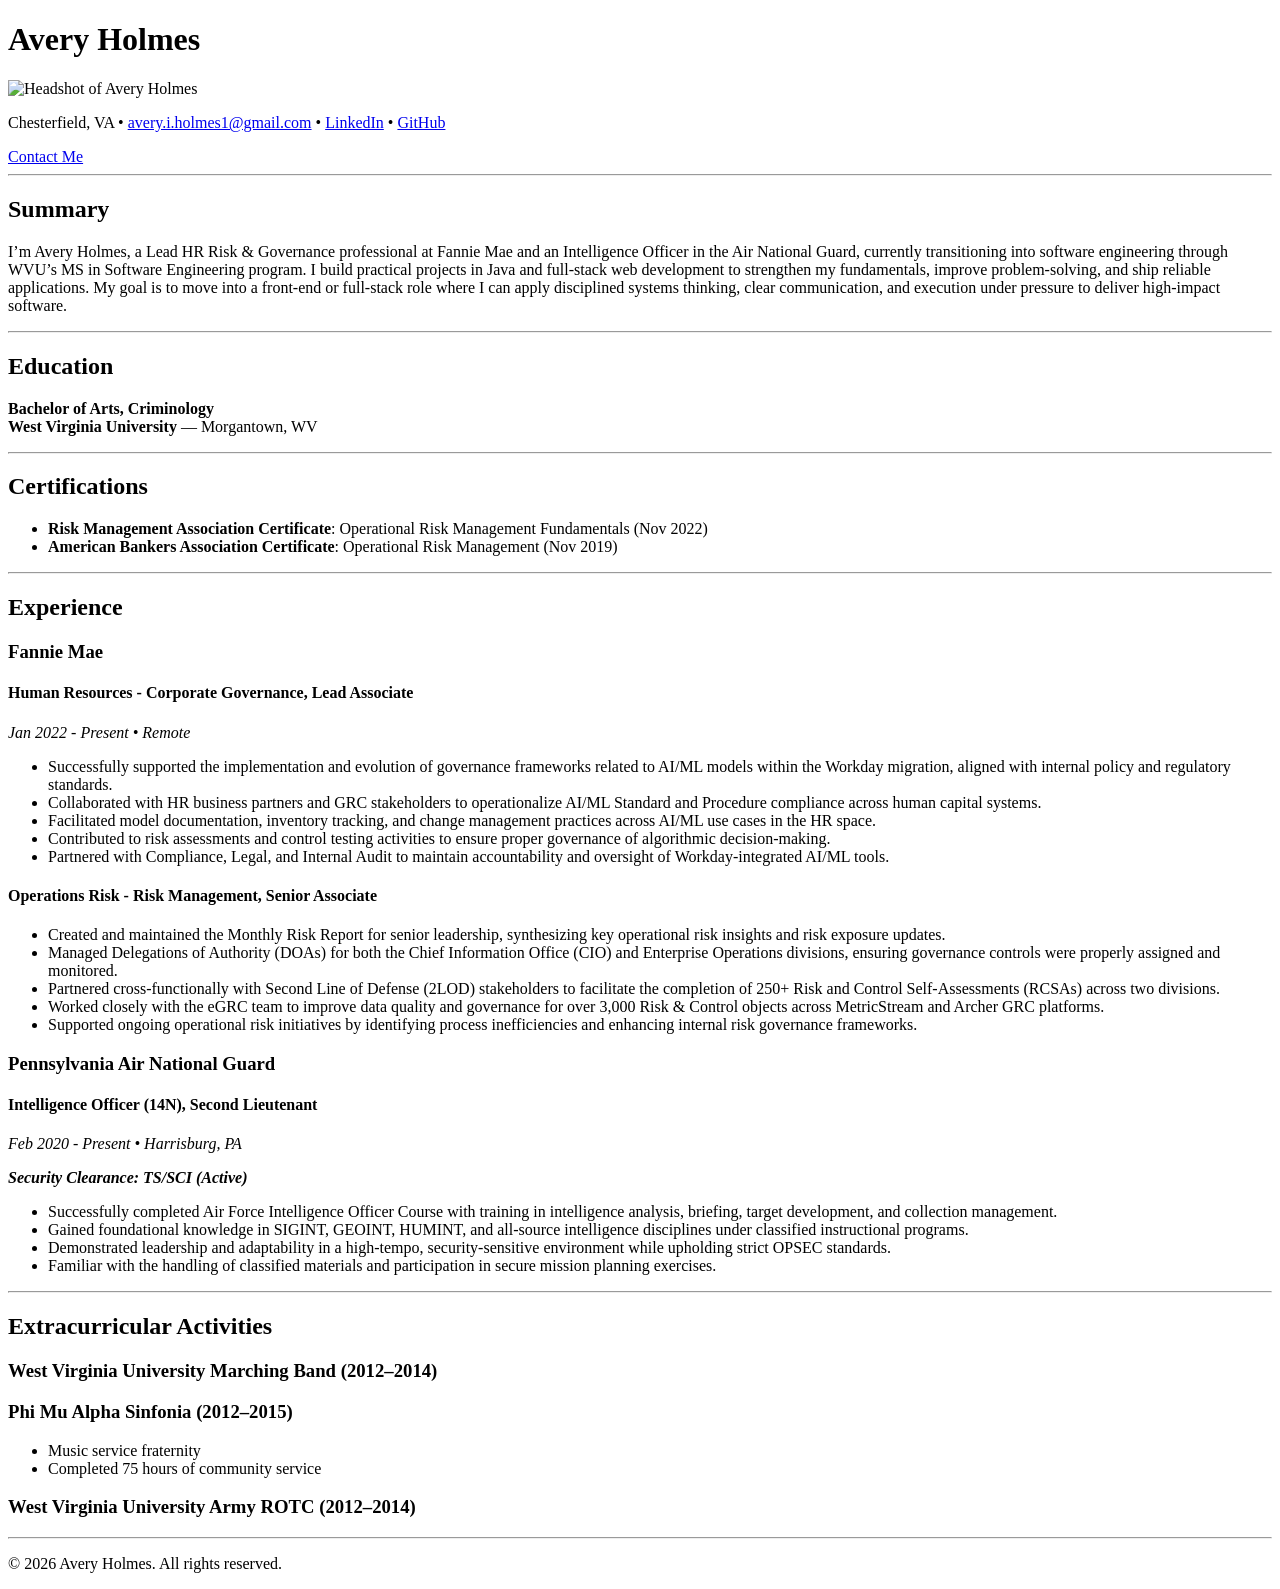
==== index.html @ 4eceedd9 "Add initial HTML structure for resume" ====
<!DOCTYPE html>
<html lang="en">
  <head>
    <meta charset="UTF-8" />
    <title>Avery Holmes Resume</title>
  </head>

  <body>
    <header>
      <h1>Avery Holmes</h1>

      <img
        src="./assets/images/AveryHolmesProfilePic.png"
        alt="Headshot of Avery Holmes"
        height="350"
      />

      <p>
        Chesterfield, VA •
        <a href="mailto:avery.i.holmes1@gmail.com">avery.i.holmes1@gmail.com</a> •
        <a
          href="https://www.linkedin.com/in/averyholmes/"
          target="_blank"
          rel="noopener noreferrer"
          >LinkedIn</a
        >
        •
        <a
          href="https://github.com/avery-holmes"
          target="_blank"
          rel="noopener noreferrer"
          >GitHub</a
        >
      </p>

      <nav>
        <a href="./public/contact.html">Contact Me</a>
      </nav>

      <hr />
    </header>

    <main>
      <section>
        <h2>Summary</h2>
        <p>
          I’m Avery Holmes, a Lead HR Risk &amp; Governance professional at Fannie Mae and an
          Intelligence Officer in the Air National Guard, currently transitioning into software
          engineering through WVU’s MS in Software Engineering program. I build practical projects in
          Java and full-stack web development to strengthen my fundamentals, improve problem-solving,
          and ship reliable applications. My goal is to move into a front-end or full-stack role
          where I can apply disciplined systems thinking, clear communication, and execution under
          pressure to deliver high-impact software.
        </p>
      </section>

      <hr />

      <section>
        <h2>Education</h2>
        <p>
          <strong>Bachelor of Arts, Criminology</strong><br />
          <strong>West Virginia University</strong> — Morgantown, WV
        </p>
      </section>

      <hr />

      <section>
        <h2>Certifications</h2>
        <ul>
          <li>
            <strong>Risk Management Association Certificate</strong>: Operational Risk Management
            Fundamentals (Nov 2022)
          </li>
          <li>
            <strong>American Bankers Association Certificate</strong>: Operational Risk Management
            (Nov 2019)
          </li>
        </ul>
      </section>

      <hr />

      <section>
        <h2>Experience</h2>

        <article>
          <h3>Fannie Mae</h3>
          <h4>Human Resources - Corporate Governance, Lead Associate</h4>
          <p><em>Jan 2022 - Present • Remote</em></p>
          <ul>
            <li>
              Successfully supported the implementation and evolution of governance frameworks related
              to AI/ML models within the Workday migration, aligned with internal policy and
              regulatory standards.
            </li>
            <li>
              Collaborated with HR business partners and GRC stakeholders to operationalize AI/ML
              Standard and Procedure compliance across human capital systems.
            </li>
            <li>
              Facilitated model documentation, inventory tracking, and change management practices
              across AI/ML use cases in the HR space.
            </li>
            <li>
              Contributed to risk assessments and control testing activities to ensure proper
              governance of algorithmic decision-making.
            </li>
            <li>
              Partnered with Compliance, Legal, and Internal Audit to maintain accountability and
              oversight of Workday-integrated AI/ML tools.
            </li>
          </ul>

          <h4>Operations Risk - Risk Management, Senior Associate</h4>
          <ul>
            <li>
              Created and maintained the Monthly Risk Report for senior leadership, synthesizing key
              operational risk insights and risk exposure updates.
            </li>
            <li>
              Managed Delegations of Authority (DOAs) for both the Chief Information Office (CIO) and
              Enterprise Operations divisions, ensuring governance controls were properly assigned and
              monitored.
            </li>
            <li>
              Partnered cross-functionally with Second Line of Defense (2LOD) stakeholders to facilitate
              the completion of 250+ Risk and Control Self-Assessments (RCSAs) across two divisions.
            </li>
            <li>
              Worked closely with the eGRC team to improve data quality and governance for over 3,000
              Risk &amp; Control objects across MetricStream and Archer GRC platforms.
            </li>
            <li>
              Supported ongoing operational risk initiatives by identifying process inefficiencies and
              enhancing internal risk governance frameworks.
            </li>
          </ul>
        </article>

        <article>
          <h3>Pennsylvania Air National Guard</h3>
          <h4>Intelligence Officer (14N), Second Lieutenant</h4>
          <p><em>Feb 2020 - Present • Harrisburg, PA</em></p>
          <p><strong><em>Security Clearance: TS/SCI (Active)</em></strong></p>
          <ul>
            <li>
              Successfully completed Air Force Intelligence Officer Course with training in intelligence
              analysis, briefing, target development, and collection management.
            </li>
            <li>
              Gained foundational knowledge in SIGINT, GEOINT, HUMINT, and all-source intelligence
              disciplines under classified instructional programs.
            </li>
            <li>
              Demonstrated leadership and adaptability in a high-tempo, security-sensitive environment
              while upholding strict OPSEC standards.
            </li>
            <li>
              Familiar with the handling of classified materials and participation in secure mission
              planning exercises.
            </li>
          </ul>
        </article>
      </section>

      <hr />

      <section>
        <h2>Extracurricular Activities</h2>

        <h3>West Virginia University Marching Band (2012–2014)</h3>

        <h3>Phi Mu Alpha Sinfonia (2012–2015)</h3>
        <ul>
          <li>Music service fraternity</li>
          <li>Completed 75 hours of community service</li>
        </ul>

        <h3>West Virginia University Army ROTC (2012–2014)</h3>
      </section>
    </main>

    <footer>
      <hr />
      <p>© 2026 Avery Holmes. All rights reserved.</p>
    </footer>
  </body>
</html>
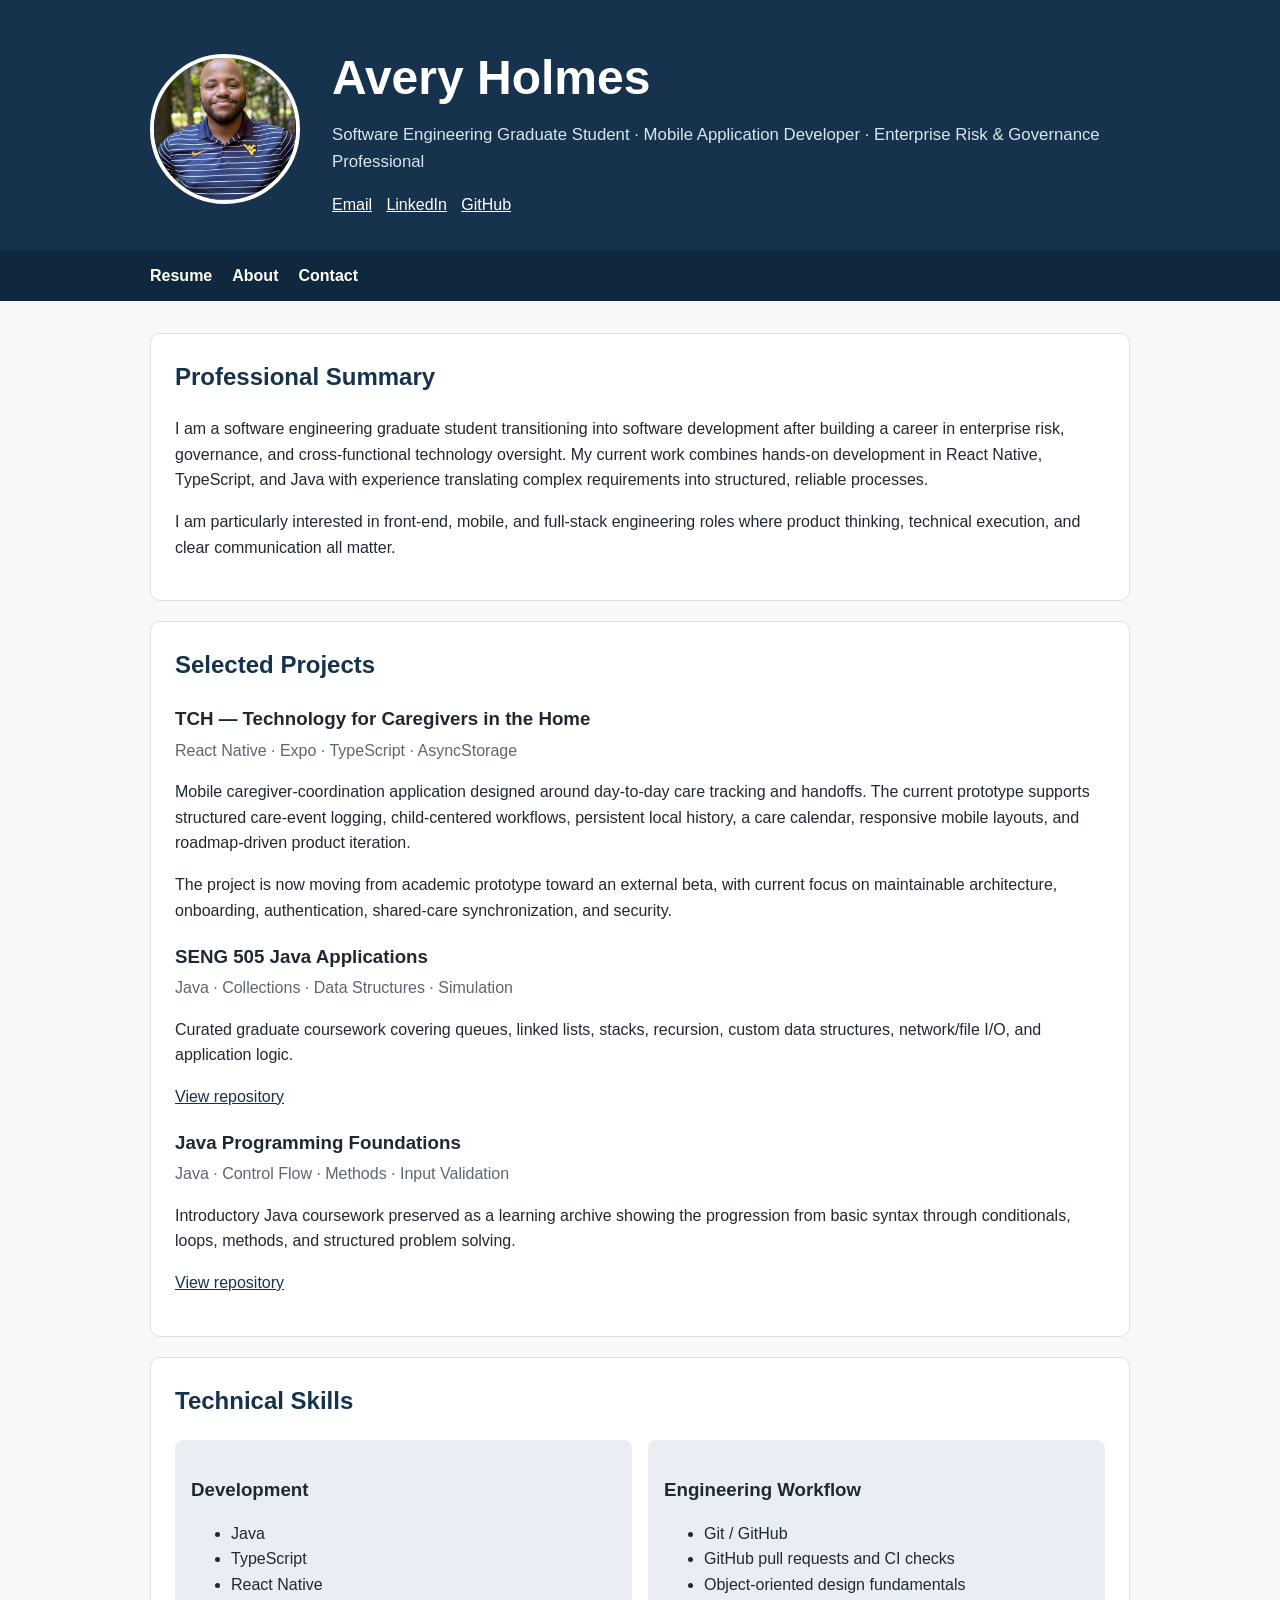
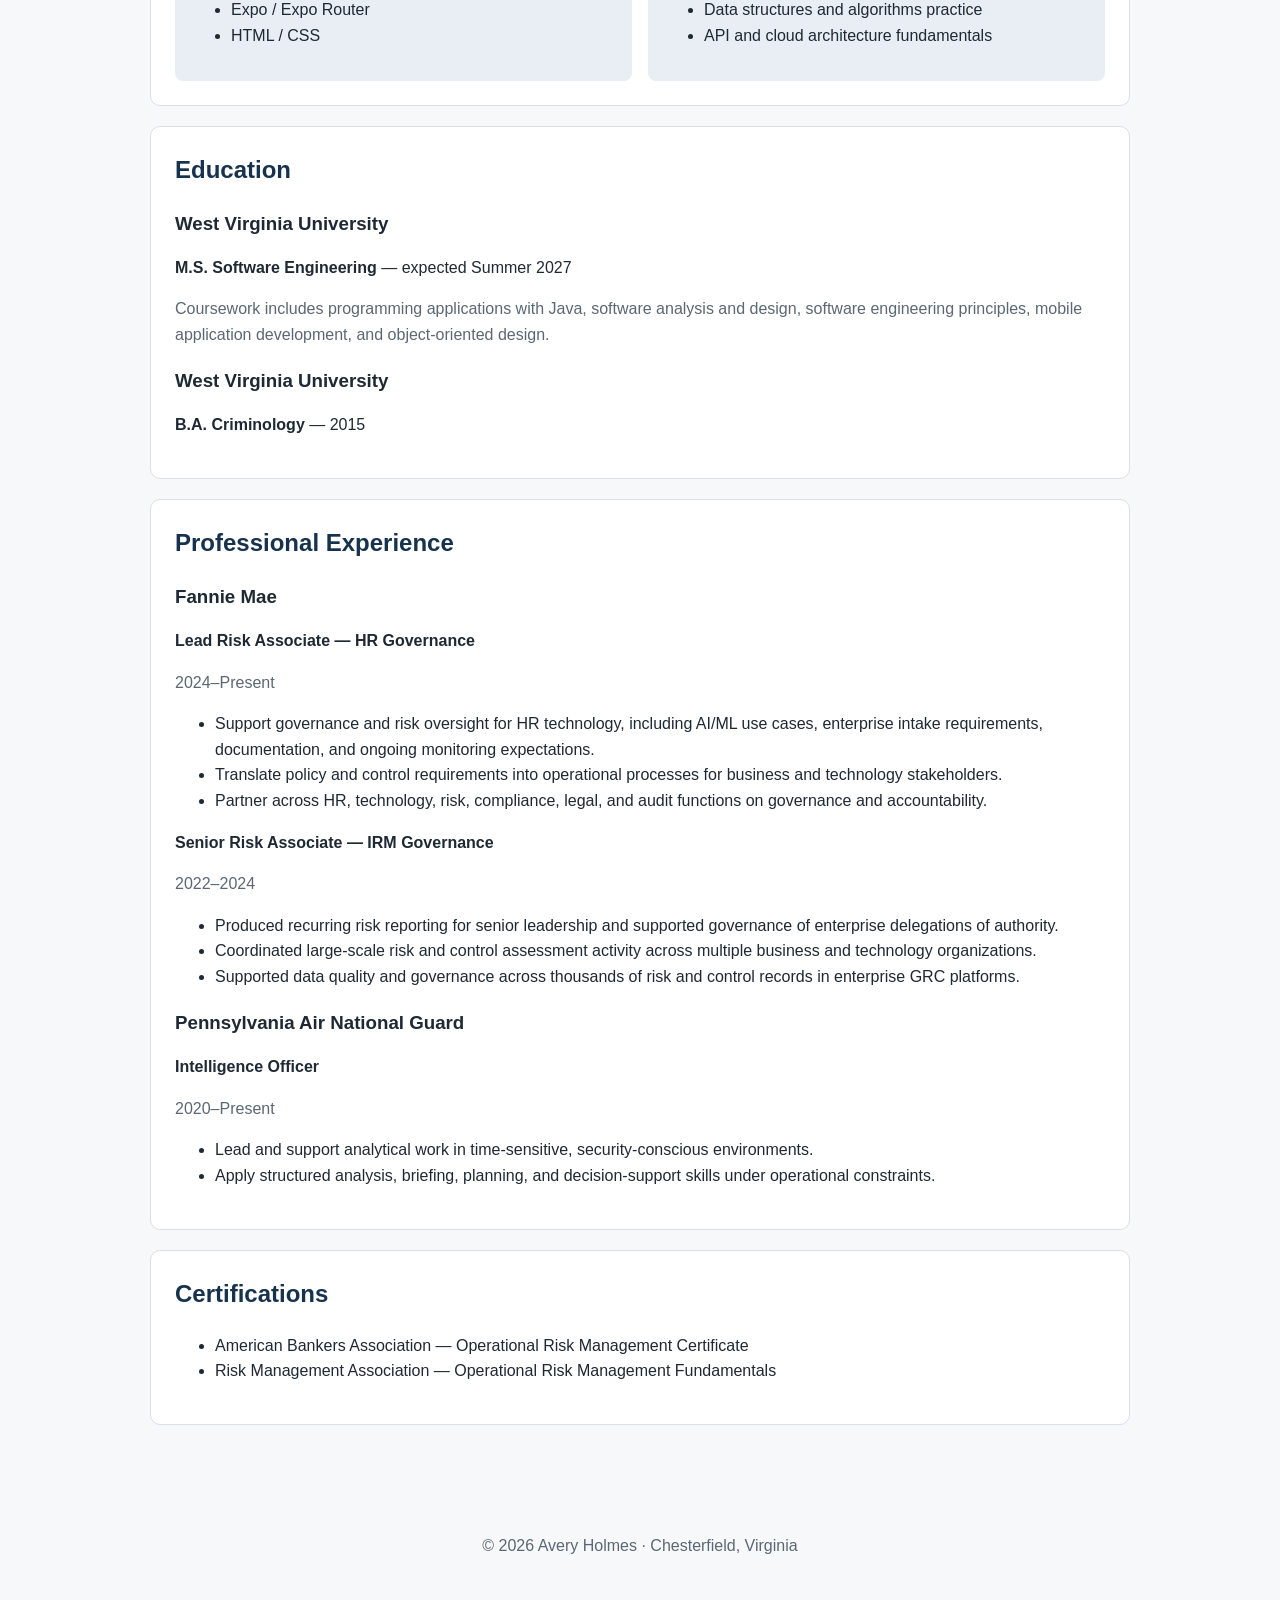
==== commit 64ccd93d: "Refresh index.html" ====
--- a/index.html
+++ b/index.html
@@ -1,190 +1,245 @@
-<!DOCTYPE html>
-<html lang="en">
-  <head>
-    <meta charset="UTF-8" />
-    <title>Avery Holmes Resume</title>
-  </head>
-
-  <body>
-    <header>
-      <h1>Avery Holmes</h1>
-
-      <img
-        src="./assets/images/AveryHolmesProfilePic.png"
-        alt="Headshot of Avery Holmes"
-        height="350"
-      />
-
-      <p>
-        Chesterfield, VA •
-        <a href="mailto:avery.i.holmes1@gmail.com">avery.i.holmes1@gmail.com</a> •
-        <a
-          href="https://www.linkedin.com/in/averyholmes/"
-          target="_blank"
-          rel="noopener noreferrer"
-          >LinkedIn</a
-        >
-        •
-        <a
-          href="https://github.com/avery-holmes"
-          target="_blank"
-          rel="noopener noreferrer"
-          >GitHub</a
-        >
-      </p>
-
-      <nav>
-        <a href="./public/contact.html">Contact Me</a>
-      </nav>
-
-      <hr />
-    </header>
-
-    <main>
-      <section>
-        <h2>Summary</h2>
-        <p>
-          I’m Avery Holmes, a Lead HR Risk &amp; Governance professional at Fannie Mae and an
-          Intelligence Officer in the Air National Guard, currently transitioning into software
-          engineering through WVU’s MS in Software Engineering program. I build practical projects in
-          Java and full-stack web development to strengthen my fundamentals, improve problem-solving,
-          and ship reliable applications. My goal is to move into a front-end or full-stack role
-          where I can apply disciplined systems thinking, clear communication, and execution under
-          pressure to deliver high-impact software.
-        </p>
-      </section>
-
-      <hr />
-
-      <section>
-        <h2>Education</h2>
-        <p>
-          <strong>Bachelor of Arts, Criminology</strong><br />
-          <strong>West Virginia University</strong> — Morgantown, WV
-        </p>
-      </section>
-
-      <hr />
-
-      <section>
-        <h2>Certifications</h2>
-        <ul>
-          <li>
-            <strong>Risk Management Association Certificate</strong>: Operational Risk Management
-            Fundamentals (Nov 2022)
-          </li>
-          <li>
-            <strong>American Bankers Association Certificate</strong>: Operational Risk Management
-            (Nov 2019)
-          </li>
-        </ul>
-      </section>
-
-      <hr />
-
-      <section>
-        <h2>Experience</h2>
-
-        <article>
-          <h3>Fannie Mae</h3>
-          <h4>Human Resources - Corporate Governance, Lead Associate</h4>
-          <p><em>Jan 2022 - Present • Remote</em></p>
-          <ul>
-            <li>
-              Successfully supported the implementation and evolution of governance frameworks related
-              to AI/ML models within the Workday migration, aligned with internal policy and
-              regulatory standards.
-            </li>
-            <li>
-              Collaborated with HR business partners and GRC stakeholders to operationalize AI/ML
-              Standard and Procedure compliance across human capital systems.
-            </li>
-            <li>
-              Facilitated model documentation, inventory tracking, and change management practices
-              across AI/ML use cases in the HR space.
-            </li>
-            <li>
-              Contributed to risk assessments and control testing activities to ensure proper
-              governance of algorithmic decision-making.
-            </li>
-            <li>
-              Partnered with Compliance, Legal, and Internal Audit to maintain accountability and
-              oversight of Workday-integrated AI/ML tools.
-            </li>
-          </ul>
-
-          <h4>Operations Risk - Risk Management, Senior Associate</h4>
-          <ul>
-            <li>
-              Created and maintained the Monthly Risk Report for senior leadership, synthesizing key
-              operational risk insights and risk exposure updates.
-            </li>
-            <li>
-              Managed Delegations of Authority (DOAs) for both the Chief Information Office (CIO) and
-              Enterprise Operations divisions, ensuring governance controls were properly assigned and
-              monitored.
-            </li>
-            <li>
-              Partnered cross-functionally with Second Line of Defense (2LOD) stakeholders to facilitate
-              the completion of 250+ Risk and Control Self-Assessments (RCSAs) across two divisions.
-            </li>
-            <li>
-              Worked closely with the eGRC team to improve data quality and governance for over 3,000
-              Risk &amp; Control objects across MetricStream and Archer GRC platforms.
-            </li>
-            <li>
-              Supported ongoing operational risk initiatives by identifying process inefficiencies and
-              enhancing internal risk governance frameworks.
-            </li>
-          </ul>
-        </article>
-
-        <article>
-          <h3>Pennsylvania Air National Guard</h3>
-          <h4>Intelligence Officer (14N), Second Lieutenant</h4>
-          <p><em>Feb 2020 - Present • Harrisburg, PA</em></p>
-          <p><strong><em>Security Clearance: TS/SCI (Active)</em></strong></p>
-          <ul>
-            <li>
-              Successfully completed Air Force Intelligence Officer Course with training in intelligence
-              analysis, briefing, target development, and collection management.
-            </li>
-            <li>
-              Gained foundational knowledge in SIGINT, GEOINT, HUMINT, and all-source intelligence
-              disciplines under classified instructional programs.
-            </li>
-            <li>
-              Demonstrated leadership and adaptability in a high-tempo, security-sensitive environment
-              while upholding strict OPSEC standards.
-            </li>
-            <li>
-              Familiar with the handling of classified materials and participation in secure mission
-              planning exercises.
-            </li>
-          </ul>
-        </article>
-      </section>
-
-      <hr />
-
-      <section>
-        <h2>Extracurricular Activities</h2>
-
-        <h3>West Virginia University Marching Band (2012–2014)</h3>
-
-        <h3>Phi Mu Alpha Sinfonia (2012–2015)</h3>
-        <ul>
-          <li>Music service fraternity</li>
-          <li>Completed 75 hours of community service</li>
-        </ul>
-
-        <h3>West Virginia University Army ROTC (2012–2014)</h3>
-      </section>
-    </main>
-
-    <footer>
-      <hr />
-      <p>© 2026 Avery Holmes. All rights reserved.</p>
-    </footer>
-  </body>
-</html>
+<!DOCTYPE html>
+<html lang="en">
+  <head>
+    <meta charset="UTF-8" />
+    <meta name="viewport" content="width=device-width, initial-scale=1" />
+    <title>Avery Holmes | Software Engineering Resume</title>
+    <meta
+      name="description"
+      content="Avery Holmes — software engineering graduate student, mobile application developer, and enterprise risk and governance professional."
+    />
+    <link rel="stylesheet" href="./styles.css" />
+  </head>
+
+  <body>
+    <header class="site-header">
+      <div class="container header-grid">
+        <img
+          class="profile-photo"
+          src="./assets/images/AveryHolmesProfilePic.png"
+          alt="Headshot of Avery Holmes"
+        />
+
+        <div>
+          <h1>Avery Holmes</h1>
+          <p class="tagline">
+            Software Engineering Graduate Student · Mobile Application Developer ·
+            Enterprise Risk &amp; Governance Professional
+          </p>
+          <div class="quick-links">
+            <a href="mailto:avery.i.holmes1@gmail.com">Email</a>
+            <a
+              href="https://www.linkedin.com/in/averyholmes/"
+              target="_blank"
+              rel="noopener noreferrer"
+            >
+              LinkedIn
+            </a>
+            <a
+              href="https://github.com/avery-holmes"
+              target="_blank"
+              rel="noopener noreferrer"
+            >
+              GitHub
+            </a>
+          </div>
+        </div>
+      </div>
+    </header>
+
+    <nav aria-label="Primary navigation">
+      <div class="container">
+        <a href="./index.html">Resume</a>
+        <a href="./about.html">About</a>
+        <a href="./contact.html">Contact</a>
+      </div>
+    </nav>
+
+    <main class="container">
+      <section>
+        <h2>Professional Summary</h2>
+        <p>
+          I am a software engineering graduate student transitioning into software
+          development after building a career in enterprise risk, governance, and
+          cross-functional technology oversight. My current work combines hands-on
+          development in React Native, TypeScript, and Java with experience translating
+          complex requirements into structured, reliable processes.
+        </p>
+        <p>
+          I am particularly interested in front-end, mobile, and full-stack engineering
+          roles where product thinking, technical execution, and clear communication all
+          matter.
+        </p>
+      </section>
+
+      <section>
+        <h2>Selected Projects</h2>
+
+        <article>
+          <h3>TCH — Technology for Caregivers in the Home</h3>
+          <p class="meta">React Native · Expo · TypeScript · AsyncStorage</p>
+          <p>
+            Mobile caregiver-coordination application designed around day-to-day care
+            tracking and handoffs. The current prototype supports structured care-event
+            logging, child-centered workflows, persistent local history, a care calendar,
+            responsive mobile layouts, and roadmap-driven product iteration.
+          </p>
+          <p>
+            The project is now moving from academic prototype toward an external beta,
+            with current focus on maintainable architecture, onboarding, authentication,
+            shared-care synchronization, and security.
+          </p>
+        </article>
+
+        <article>
+          <h3>SENG 505 Java Applications</h3>
+          <p class="meta">Java · Collections · Data Structures · Simulation</p>
+          <p>
+            Curated graduate coursework covering queues, linked lists, stacks, recursion,
+            custom data structures, network/file I/O, and application logic.
+          </p>
+          <p>
+            <a href="https://github.com/avery-holmes/SENG505-Java-Applications">
+              View repository
+            </a>
+          </p>
+        </article>
+
+        <article>
+          <h3>Java Programming Foundations</h3>
+          <p class="meta">Java · Control Flow · Methods · Input Validation</p>
+          <p>
+            Introductory Java coursework preserved as a learning archive showing the
+            progression from basic syntax through conditionals, loops, methods, and
+            structured problem solving.
+          </p>
+          <p>
+            <a href="https://github.com/avery-holmes/ITP120--Java-Intro">
+              View repository
+            </a>
+          </p>
+        </article>
+      </section>
+
+      <section>
+        <h2>Technical Skills</h2>
+        <div class="grid-two">
+          <div class="card">
+            <h3>Development</h3>
+            <ul>
+              <li>Java</li>
+              <li>TypeScript</li>
+              <li>React Native</li>
+              <li>Expo / Expo Router</li>
+              <li>HTML / CSS</li>
+            </ul>
+          </div>
+          <div class="card">
+            <h3>Engineering Workflow</h3>
+            <ul>
+              <li>Git / GitHub</li>
+              <li>GitHub pull requests and CI checks</li>
+              <li>Object-oriented design fundamentals</li>
+              <li>Data structures and algorithms practice</li>
+              <li>API and cloud architecture fundamentals</li>
+            </ul>
+          </div>
+        </div>
+      </section>
+
+      <section>
+        <h2>Education</h2>
+        <article>
+          <h3>West Virginia University</h3>
+          <p>
+            <strong>M.S. Software Engineering</strong> — expected Summer 2027
+          </p>
+          <p class="meta">
+            Coursework includes programming applications with Java, software analysis
+            and design, software engineering principles, mobile application development,
+            and object-oriented design.
+          </p>
+        </article>
+
+        <article>
+          <h3>West Virginia University</h3>
+          <p><strong>B.A. Criminology</strong> — 2015</p>
+        </article>
+      </section>
+
+      <section>
+        <h2>Professional Experience</h2>
+
+        <article>
+          <h3>Fannie Mae</h3>
+          <p><strong>Lead Risk Associate — HR Governance</strong></p>
+          <p class="meta">2024–Present</p>
+          <ul>
+            <li>
+              Support governance and risk oversight for HR technology, including AI/ML
+              use cases, enterprise intake requirements, documentation, and ongoing
+              monitoring expectations.
+            </li>
+            <li>
+              Translate policy and control requirements into operational processes for
+              business and technology stakeholders.
+            </li>
+            <li>
+              Partner across HR, technology, risk, compliance, legal, and audit functions
+              on governance and accountability.
+            </li>
+          </ul>
+
+          <p><strong>Senior Risk Associate — IRM Governance</strong></p>
+          <p class="meta">2022–2024</p>
+          <ul>
+            <li>
+              Produced recurring risk reporting for senior leadership and supported
+              governance of enterprise delegations of authority.
+            </li>
+            <li>
+              Coordinated large-scale risk and control assessment activity across
+              multiple business and technology organizations.
+            </li>
+            <li>
+              Supported data quality and governance across thousands of risk and control
+              records in enterprise GRC platforms.
+            </li>
+          </ul>
+        </article>
+
+        <article>
+          <h3>Pennsylvania Air National Guard</h3>
+          <p><strong>Intelligence Officer</strong></p>
+          <p class="meta">2020–Present</p>
+          <ul>
+            <li>
+              Lead and support analytical work in time-sensitive, security-conscious
+              environments.
+            </li>
+            <li>
+              Apply structured analysis, briefing, planning, and decision-support skills
+              under operational constraints.
+            </li>
+          </ul>
+        </article>
+      </section>
+
+      <section>
+        <h2>Certifications</h2>
+        <ul>
+          <li>
+            American Bankers Association — Operational Risk Management Certificate
+          </li>
+          <li>
+            Risk Management Association — Operational Risk Management Fundamentals
+          </li>
+        </ul>
+      </section>
+    </main>
+
+    <footer class="container">
+      <p>© 2026 Avery Holmes · Chesterfield, Virginia</p>
+    </footer>
+  </body>
+</html>
--- a/styles.css
+++ b/styles.css
@@ -0,0 +1,158 @@
+:root {
+  --bg: #f7f8fa;
+  --surface: #ffffff;
+  --text: #1f2933;
+  --muted: #5b6773;
+  --accent: #17324d;
+  --accent-soft: #e8eef4;
+  --border: #d9e0e6;
+  --max-width: 980px;
+}
+
+* {
+  box-sizing: border-box;
+}
+
+body {
+  margin: 0;
+  font-family: Arial, Helvetica, sans-serif;
+  line-height: 1.6;
+  color: var(--text);
+  background: var(--bg);
+}
+
+a {
+  color: var(--accent);
+}
+
+a:hover,
+a:focus {
+  text-decoration-thickness: 2px;
+}
+
+.container {
+  width: min(92%, var(--max-width));
+  margin: 0 auto;
+}
+
+.site-header {
+  background: var(--accent);
+  color: #ffffff;
+  padding: 2.5rem 0 2rem;
+}
+
+.header-grid {
+  display: grid;
+  grid-template-columns: 150px 1fr;
+  gap: 2rem;
+  align-items: center;
+}
+
+.profile-photo {
+  width: 150px;
+  height: 150px;
+  object-fit: cover;
+  border-radius: 50%;
+  border: 4px solid #ffffff;
+}
+
+.site-header h1 {
+  margin: 0;
+  font-size: clamp(2rem, 4vw, 3rem);
+}
+
+.tagline {
+  margin: 0.35rem 0 1rem;
+  color: #d9e5ef;
+  font-size: 1.05rem;
+}
+
+.quick-links {
+  display: flex;
+  flex-wrap: wrap;
+  gap: 0.9rem;
+}
+
+.quick-links a {
+  color: #ffffff;
+}
+
+nav {
+  background: #10283d;
+}
+
+nav .container {
+  display: flex;
+  gap: 1.25rem;
+  padding: 0.8rem 0;
+}
+
+nav a {
+  color: #ffffff;
+  text-decoration: none;
+  font-weight: 600;
+}
+
+main {
+  padding: 2rem 0 3rem;
+}
+
+section {
+  background: var(--surface);
+  border: 1px solid var(--border);
+  border-radius: 10px;
+  padding: 1.5rem;
+  margin-bottom: 1.25rem;
+}
+
+h2 {
+  margin-top: 0;
+  color: var(--accent);
+}
+
+h3 {
+  margin-bottom: 0.2rem;
+}
+
+.meta {
+  color: var(--muted);
+  margin-top: 0;
+}
+
+.grid-two {
+  display: grid;
+  grid-template-columns: repeat(2, minmax(0, 1fr));
+  gap: 1rem;
+}
+
+.card {
+  background: var(--accent-soft);
+  border-radius: 8px;
+  padding: 1rem;
+}
+
+.project-links {
+  padding-left: 1.2rem;
+}
+
+footer {
+  color: var(--muted);
+  text-align: center;
+  padding: 1.5rem 0 2.5rem;
+}
+
+@media (max-width: 700px) {
+  .header-grid,
+  .grid-two {
+    grid-template-columns: 1fr;
+  }
+
+  .profile-photo {
+    width: 120px;
+    height: 120px;
+  }
+
+  nav .container {
+    flex-wrap: wrap;
+  }
+}
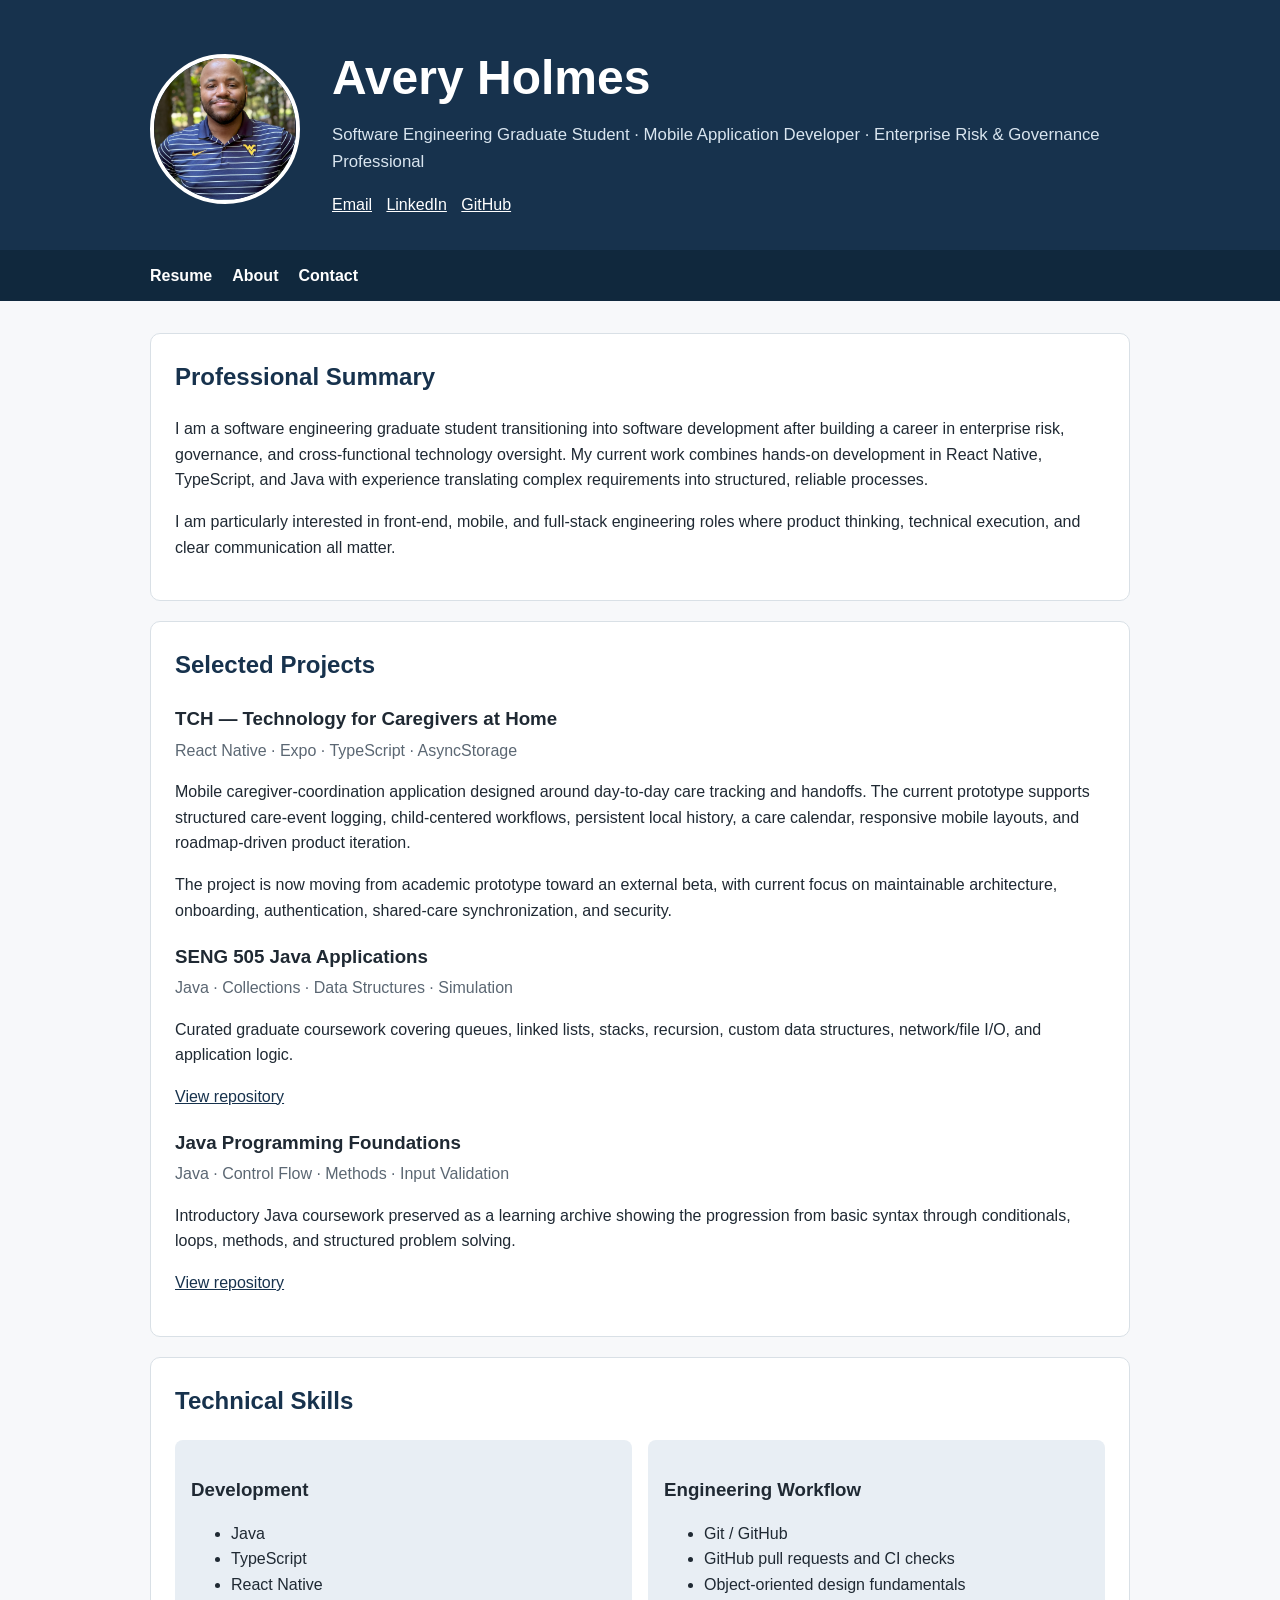
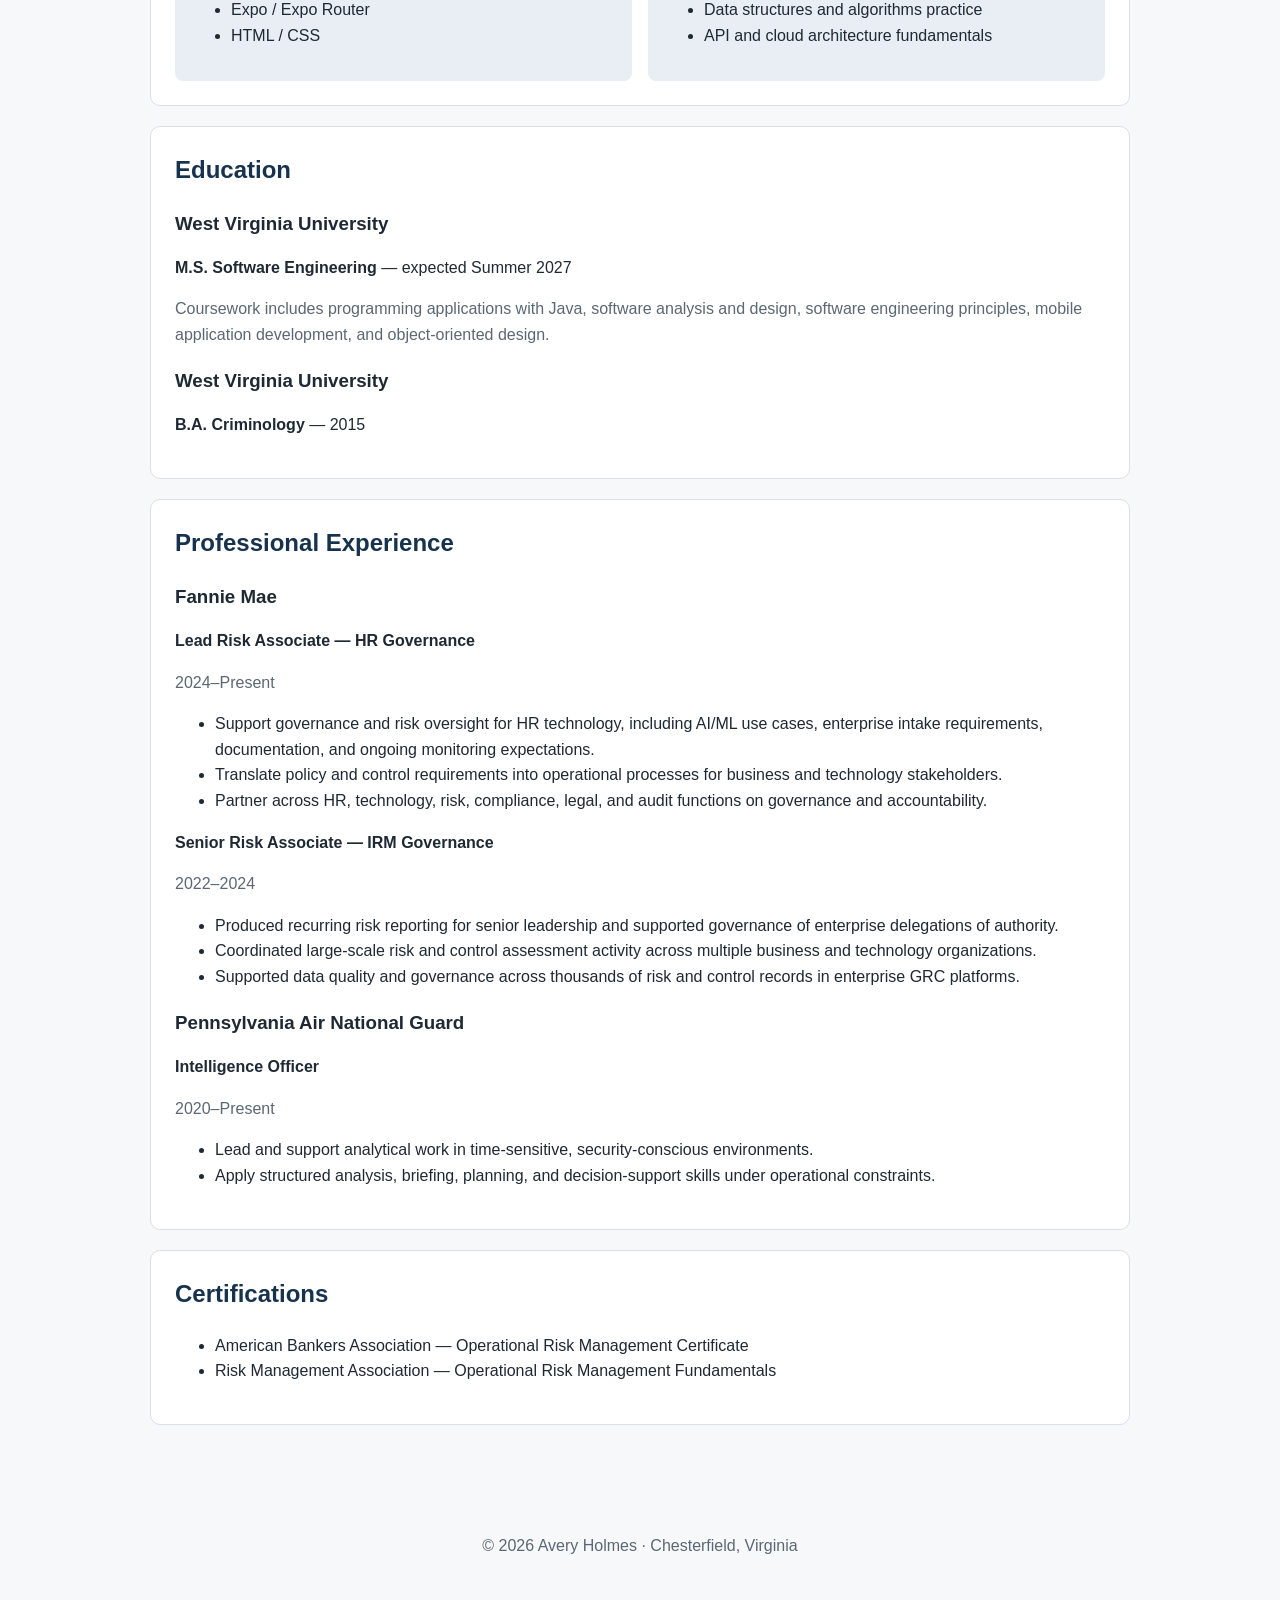
==== commit a85d8d17: "Standardize TCH product name" ====
--- a/index.html
+++ b/index.html
@@ -76,7 +76,7 @@
         <h2>Selected Projects</h2>
 
         <article>
-          <h3>TCH — Technology for Caregivers in the Home</h3>
+          <h3>TCH — Technology for Caregivers at Home</h3>
           <p class="meta">React Native · Expo · TypeScript · AsyncStorage</p>
           <p>
             Mobile caregiver-coordination application designed around day-to-day care
@@ -114,7 +114,7 @@
             structured problem solving.
           </p>
           <p>
-            <a href="https://github.com/avery-holmes/ITP120--Java-Intro">
+            <a href="https://github.com/avery-holmes/ITP120-Java-Fundamentals">
               View repository
             </a>
           </p>
